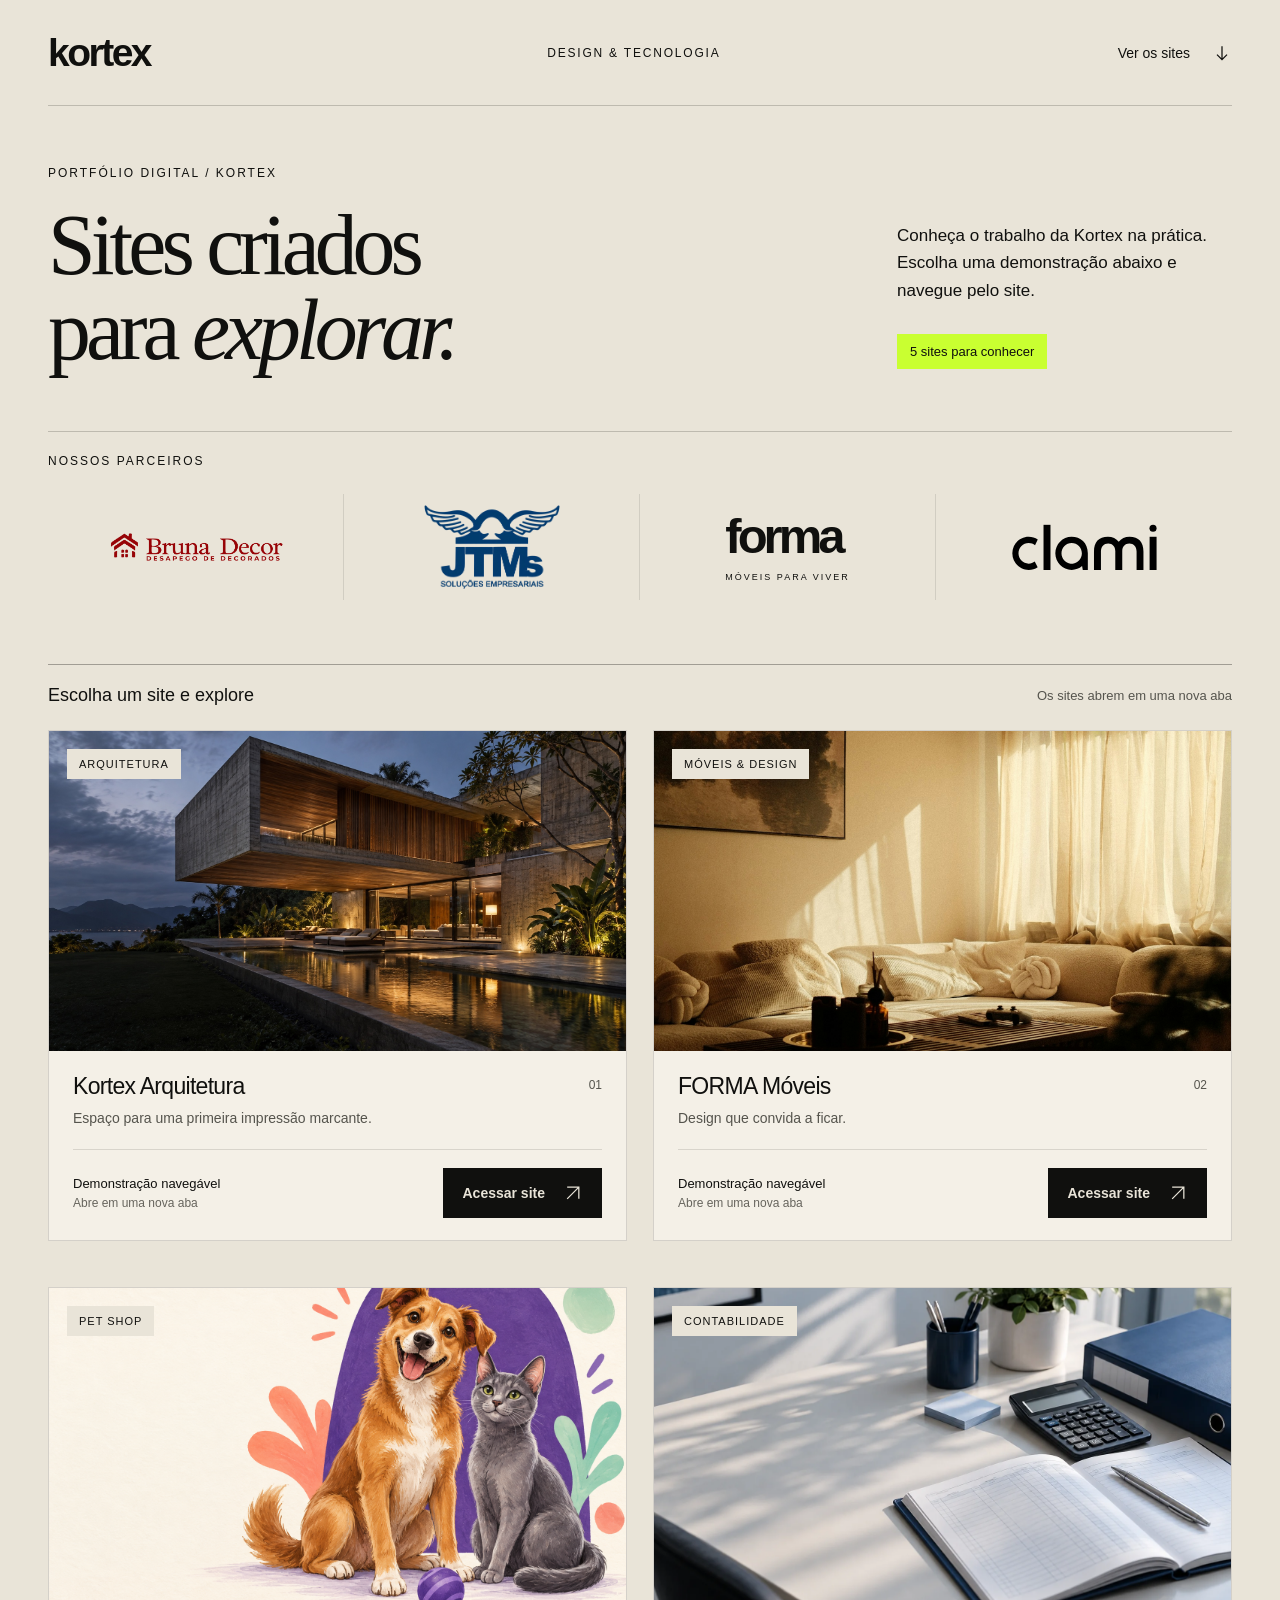
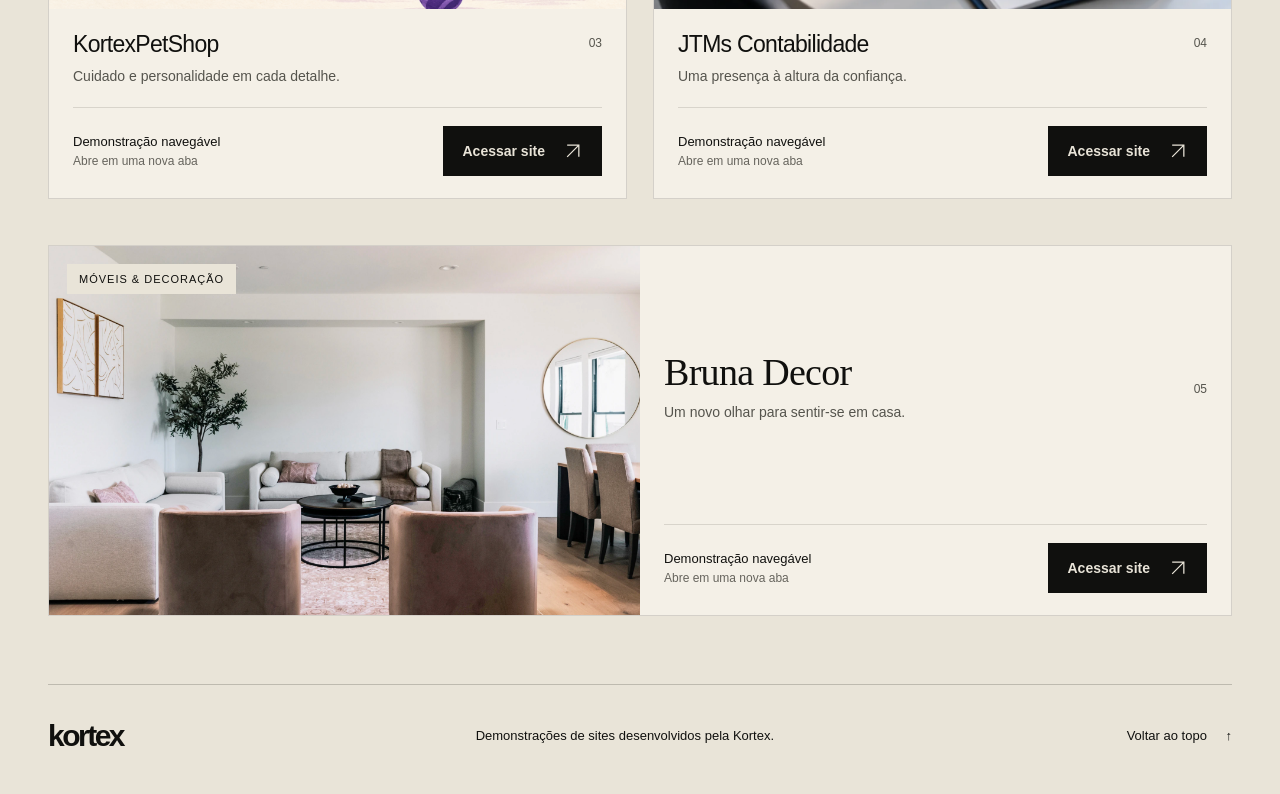
==== index.html @ e2f2a231 "Publica portfólio Kortex com demonstrações e parceiros" ====
<!doctype html>
<html lang="pt-BR">
<head>
<meta charset="utf-8"><meta name="viewport" content="width=device-width,initial-scale=1">
<title>Kortex — Sites em demonstração</title>
<meta name="description" content="Conheça cinco demonstrações de sites criados pela Kortex: arquitetura, móveis, pet shop, contabilidade e decoração.">
<link rel="icon" type="image/svg+xml" href="data:image/svg+xml,%3Csvg xmlns='http://www.w3.org/2000/svg' viewBox='0 0 40 40'%3E%3Crect width='40' height='40' rx='6' fill='%2310100E'/%3E%3Ctext x='8' y='30' font-family='Arial' font-weight='bold' font-size='29' fill='%23C9FF31'%3EK%3C/text%3E%3C/svg%3E">
<link rel="stylesheet" href="styles.css">
</head>
<body id="top">
<a class="skip" href="#projetos">Ir para os projetos</a>
<header class="wrap"><a class="wordmark" href="#top" aria-label="Kortex, início">kortex</a><span class="header-note">DESIGN & TECNOLOGIA</span><a class="nav" href="#projetos">Ver os sites <svg viewBox="0 0 24 24" aria-hidden="true"><path d="M12 4v16m-6-6 6 6 6-6"/></svg></a></header>
<main class="wrap">
<section class="intro" aria-labelledby="title"><div><p class="eyebrow">PORTFÓLIO DIGITAL / KORTEX</p><h1 id="title">Sites criados<br>para <em>explorar.</em></h1></div><div class="intro-aside"><p>Conheça o trabalho da Kortex na prática. Escolha uma demonstração abaixo e navegue pelo site.</p><span class="selection">5 sites para conhecer</span></div></section>
<section class="partners" aria-labelledby="partners-title"><div class="partners-heading"><h2 id="partners-title">Nossos parceiros</h2><span class="partners-hint">Deslize para conhecer as marcas</span></div><div class="partner-strip" tabindex="0" role="region" aria-label="Logos dos parceiros; deslize horizontalmente para ver todas"><div class="partner-logo"><img src="assets/logo-bruna.png" alt="Bruna Decor" width="180" height="90"></div><div class="partner-logo"><img class="partner-jtms" src="assets/logo-jtms.png" alt="JTMs Soluções Empresariais" width="150" height="94"></div><div class="partner-logo"><span class="forma-signature" aria-label="FORMA Móveis">forma<span>MÓVEIS PARA VIVER</span></span></div><div class="partner-logo"><img class="partner-clami" src="assets/logo-clami.svg" alt="Clami" width="150" height="54"></div></div></section>
<section id="projetos" aria-label="Sites em demonstração"><div class="section-heading"><h2>Escolha um site e explore</h2><span>Os sites abrem em uma nova aba</span></div><div class="grid">
<a class="project" href="https://techkortex.github.io/kortex-arquitetura/" target="_blank" rel="noopener noreferrer" aria-label="Abrir demonstração Kortex Arquitetura em nova aba"><div class="visual"><img src="assets/arquitetura.jpg" alt="Arquitetura residencial contemporânea em meio à natureza" width="1200" height="800" fetchpriority="high"><span class="pill">ARQUITETURA</span></div><div class="project-info"><div><h3>Kortex Arquitetura</h3><p>Espaço para uma primeira impressão marcante.</p></div><span class="number">01</span></div><div class="project-action"><span class="access-note">Demonstração navegável<small>Abre em uma nova aba</small></span><span class="access-button">Acessar site <svg viewBox="0 0 24 24" aria-hidden="true"><path d="M5 19 19 5M5 5h14v14"/></svg></span></div></a>
<a class="project" href="https://techkortex.github.io/forma-moveis/" target="_blank" rel="noopener noreferrer" aria-label="Abrir demonstração FORMA Móveis em nova aba"><div class="visual"><img src="assets/forma.jpg" alt="Ambiente com móveis de design e tons naturais" width="1200" height="800"><span class="pill">MÓVEIS & DESIGN</span></div><div class="project-info"><div><h3>FORMA Móveis</h3><p>Design que convida a ficar.</p></div><span class="number">02</span></div><div class="project-action"><span class="access-note">Demonstração navegável<small>Abre em uma nova aba</small></span><span class="access-button">Acessar site <svg viewBox="0 0 24 24" aria-hidden="true"><path d="M5 19 19 5M5 5h14v14"/></svg></span></div></a>
<a class="project" href="https://techkortex.github.io/KortexPetShop/" target="_blank" rel="noopener noreferrer" aria-label="Abrir demonstração KortexPetShop em nova aba"><div class="visual pet"><img src="assets/pet.png" alt="Imagem de apresentação da KortexPetShop" width="1200" height="800" loading="lazy"><span class="pill">PET SHOP</span></div><div class="project-info"><div><h3>KortexPetShop</h3><p>Cuidado e personalidade em cada detalhe.</p></div><span class="number">03</span></div><div class="project-action"><span class="access-note">Demonstração navegável<small>Abre em uma nova aba</small></span><span class="access-button">Acessar site <svg viewBox="0 0 24 24" aria-hidden="true"><path d="M5 19 19 5M5 5h14v14"/></svg></span></div></a>
<a class="project" href="https://techkortex.github.io/jtms/" target="_blank" rel="noopener noreferrer" aria-label="Abrir demonstração JTMs Contabilidade em nova aba"><div class="visual"><img src="assets/jtms.webp" alt="Escritório apresentado no site da JTMs Contabilidade" width="1200" height="800" loading="lazy"><span class="pill">CONTABILIDADE</span></div><div class="project-info"><div><h3>JTMs Contabilidade</h3><p>Uma presença à altura da confiança.</p></div><span class="number">04</span></div><div class="project-action"><span class="access-note">Demonstração navegável<small>Abre em uma nova aba</small></span><span class="access-button">Acessar site <svg viewBox="0 0 24 24" aria-hidden="true"><path d="M5 19 19 5M5 5h14v14"/></svg></span></div></a>
<a class="project" href="https://techkortex.github.io/brunadecor-demonstracao/" target="_blank" rel="noopener noreferrer" aria-label="Abrir demonstração Bruna Decor em nova aba"><div class="visual"><img src="assets/bruna.webp" alt="Sala de estar com mobiliário e decoração da Bruna Decor" width="1200" height="800" loading="lazy"><span class="pill">MÓVEIS & DECORAÇÃO</span></div><div class="project-info"><div><h3>Bruna Decor</h3><p>Um novo olhar para sentir-se em casa.</p></div><span class="number">05</span></div><div class="project-action"><span class="access-note">Demonstração navegável<small>Abre em uma nova aba</small></span><span class="access-button">Acessar site <svg viewBox="0 0 24 24" aria-hidden="true"><path d="M5 19 19 5M5 5h14v14"/></svg></span></div></a>
</div></section>
</main>
<footer class="wrap"><a class="wordmark" href="#top">kortex</a><p>Demonstrações de sites desenvolvidos pela Kortex.</p><a href="#top">Voltar ao topo <span aria-hidden="true">↑</span></a></footer>
</body></html>
---- styles.css ----
:root{--ink:#10100e;--paper:#e9e4d8;--sand:#cbbd9e;--signal:#c9ff31}*{box-sizing:border-box}html{scroll-behavior:smooth;scroll-padding-top:24px}body{margin:0;background:var(--paper);color:var(--ink);font-family:Arial,Helvetica,sans-serif;-webkit-font-smoothing:antialiased}a{color:inherit;text-decoration:none}a:focus-visible{outline:3px solid #527500;outline-offset:6px}.wrap{width:min(1280px,calc(100% - 96px));margin-inline:auto}header{height:106px;display:flex;align-items:center;justify-content:space-between;border-bottom:1px solid #10100e33}.wordmark{font-size:39px;font-weight:800;letter-spacing:-2.5px;line-height:1}.wordmark span{display:inline-block;vertical-align:top;font-size:13px;letter-spacing:0;margin:4px 0 0 5px}.header-note{font-size:12px;letter-spacing:1.8px}.nav{display:flex;gap:22px;align-items:center;font-size:14px}svg{width:20px;height:20px;fill:none;stroke:currentColor;stroke-width:1.5}.intro{display:flex;justify-content:space-between;align-items:end;padding:60px 0 57px;gap:32px}.eyebrow{font-size:12px;letter-spacing:2px;margin:0 0 24px}h1{font-family:Georgia,'Times New Roman',serif;font-weight:400;font-size:clamp(54px,6.7vw,94px);letter-spacing:-5px;line-height:.99;margin:0}h1 em{font-weight:400}.intro-aside{padding-bottom:5px;min-width:270px}.intro-aside p{font-size:17px;line-height:1.6;margin:0 0 30px}.selection{font-size:12px;background:var(--signal);padding:10px 13px;display:inline-block}.section-heading{border-top:1px solid #10100e55;display:flex;align-items:center;justify-content:space-between;padding:20px 0 24px}.section-heading h2{font-size:14px;font-weight:400;margin:0}.section-heading span{font-size:12px}.grid{display:grid;grid-template-columns:1fr 1fr;gap:46px 26px}.project{min-width:0;display:block}.visual{position:relative;overflow:hidden;aspect-ratio:1.48;background:var(--sand)}.visual img{display:block;width:100%;height:100%;object-fit:cover;transition:transform .65s cubic-bezier(.2,.7,.2,1)}.pill{position:absolute;top:18px;left:18px;background:var(--paper);padding:9px 12px;font-size:11px;letter-spacing:1px}.visit{position:absolute;right:16px;bottom:16px;background:var(--ink);color:var(--paper);display:flex;align-items:center;gap:28px;padding:13px 16px;font-size:13px;transition:background .2s,color .2s}.project:hover .visit,.project:focus-visible .visit{background:var(--signal);color:var(--ink)}.project:hover img{transform:scale(1.035)}.project-info{display:flex;justify-content:space-between;gap:16px;padding-top:18px}h3{font-size:23px;font-weight:500;letter-spacing:-.7px;margin:0 0 8px}.project-info p{font-size:14px;line-height:1.5;color:#55544d;margin:0}.number{font-size:12px;margin-top:5px;color:#55544d}.last{grid-column:1/-1;display:grid;grid-template-columns:1.4fr 1fr;background:var(--ink);color:var(--paper)}.last .visual{aspect-ratio:1.7}.last .project-info{padding:32px;align-items:end}.last h3{font-family:Georgia,serif;font-size:42px}.last .project-info p,.last .number{color:var(--paper)}.last .pill{color:var(--ink)}.last .number{align-self:start}footer{border-top:1px solid #10100e33;margin-top:68px!important;padding:30px 0 38px;display:flex;justify-content:space-between;align-items:center;gap:20px}footer .wordmark{font-size:30px}footer p,footer>a:last-child{font-size:13px}footer>a:last-child span{margin-left:15px}.skip{position:fixed;top:-100px;left:20px;background:var(--signal);padding:14px;z-index:10}.skip:focus{top:20px}@media(min-width:1500px){.intro{padding-block:75px}}@media(max-width:800px){.wrap{width:calc(100% - 40px)}header{height:84px}.header-note{display:none}.intro{padding:40px 0;gap:22px}h1{font-size:64px;letter-spacing:-3px}.intro-aside{min-width:0}.intro-aside p{font-size:14px}.grid{gap:32px 18px}.visual{aspect-ratio:1.2}.last h3{font-size:32px}.last .project-info{padding:22px}.pill{top:12px;left:12px;font-size:10px}.visit{right:12px;bottom:12px;gap:12px}footer p{max-width:180px;line-height:1.5}}@media(max-width:560px){.wordmark{font-size:34px}.nav{gap:12px;font-size:13px}.intro{display:block;padding:36px 0}.eyebrow{font-size:11px;margin-bottom:22px}h1{font-size:clamp(52px,12vw,68px);letter-spacing:-3px}.intro-aside{margin-top:24px;display:flex;gap:20px;align-items:end;justify-content:space-between}.intro-aside p{font-size:14px;line-height:1.5;margin:0}.intro-aside p br{display:none}.selection{max-width:125px;flex-shrink:0;line-height:1.4;padding:9px 10px}.grid{grid-template-columns:1fr;gap:32px}.visual{aspect-ratio:1.35}.project-info{padding-top:14px}h3{font-size:23px}.last{grid-column:auto;display:block}.last .visual{aspect-ratio:1.35}.last .project-info{padding:20px}.last h3{font-family:Arial,sans-serif;font-size:23px}footer{margin-top:42px!important;flex-wrap:wrap;padding-bottom:28px}footer p{order:3;max-width:none;width:100%;margin:0;font-size:12px}}@media(prefers-reduced-motion:reduce){html{scroll-behavior:auto}*{transition:none!important}}
@media(max-width:560px){.intro-aside{display:block}.intro-aside p{max-width:310px}.intro-aside p br::after{content:' '}.selection{max-width:none;margin-top:16px}}@media(max-width:360px){h1{font-size:46px;letter-spacing:-2.5px}.intro-aside p{font-size:15px}}

/* Vitrine com acesso explícito às demonstrações. */
.intro-aside{max-width:335px}.intro-aside p{font-size:17px}.section-heading h2{font-size:18px;font-weight:500}.section-heading>span{font-size:13px;color:#55544d}.project{background:#f4f0e7;border:1px solid #10100e24;transition:border-color .2s,box-shadow .2s}.project:hover{border-color:#10100e66;box-shadow:0 10px 26px #10100e0c}.visual{aspect-ratio:1.8}.project-info{padding:22px 24px 20px}.project-action{margin:0 24px;padding:18px 0 22px;border-top:1px solid #10100e20;display:flex;align-items:center;justify-content:space-between;gap:16px}.access-note{font-size:13px}.access-note small{display:block;font-size:12px;color:#66645d;margin-top:5px}.access-button{display:flex;gap:18px;align-items:center;justify-content:center;background:var(--ink);color:var(--paper);padding:15px 19px;font-size:14px;font-weight:600;white-space:nowrap;transition:background .2s,color .2s}.project:hover .access-button,.project:focus-visible .access-button{background:var(--signal);color:var(--ink)}.project:last-child{grid-column:1/-1;display:grid;grid-template-columns:1fr 1fr;grid-template-rows:1fr auto}.project:last-child .visual{grid-row:1/3;aspect-ratio:1.6;height:100%}.project:last-child .project-info{align-items:center}.project:last-child h3{font-family:Georgia,serif;font-size:38px}.project:last-child .project-action{align-self:end}.selection{font-size:13px}
@media(max-width:800px){.intro{align-items:center}h1{font-size:58px}.intro-aside{max-width:260px}.project-info{padding:18px}.project-action{margin-inline:18px;flex-wrap:wrap}.access-button{width:100%}.project:last-child h3{font-size:32px}.section-heading{gap:20px}}
@media(max-width:560px){.intro-aside{max-width:none}.intro-aside p{max-width:none;font-size:16px}.section-heading{display:block}.section-heading>span{display:block;margin-top:8px}.project:last-child{grid-column:auto;display:block}.project:last-child .visual{aspect-ratio:1.8;height:auto}.project:last-child h3{font-family:Arial,sans-serif;font-size:23px}.project-action{flex-wrap:nowrap;gap:10px}.access-button{width:auto;padding:15px;gap:12px}.access-note{font-size:12px}.access-note small{font-size:12px}.intro{padding-block:32px}h1{font-size:clamp(44px,11.5vw,62px)}}
@media(max-width:360px){.project-action{flex-wrap:wrap}.access-button{width:100%}.access-note small{display:inline;margin-left:6px}.project-info{gap:8px}h3{font-size:22px}}

.partners{border-top:1px solid #10100e33;margin:0 0 38px;padding-top:22px}.partners-heading{display:flex;align-items:center;justify-content:space-between;gap:16px}.partners-heading h2{font-size:12px;letter-spacing:2px;font-weight:400;text-transform:uppercase;margin:0}.partners-hint{display:none;font-size:12px;color:#55544d}.partner-strip{display:flex;align-items:center;padding:26px 0;overflow-x:auto;scroll-snap-type:x proximity;scrollbar-width:thin;scrollbar-color:#9c9585 transparent}.partner-logo{flex:1 0 23%;min-width:150px;height:106px;display:flex;align-items:center;justify-content:center;scroll-snap-align:start;border-right:1px solid #10100e1c;padding:8px 25px}.partner-logo:last-child{border:0}.partner-logo img{display:block;max-width:180px;width:100%;height:86px;object-fit:contain;mix-blend-mode:multiply}.partner-logo img.partner-jtms{max-width:142px;height:94px}.partner-logo img.partner-clami{max-width:145px;height:54px}.forma-signature{font-family:Arial,Helvetica,sans-serif;font-size:49px;font-weight:800;letter-spacing:-4px;line-height:1}.forma-signature>span{display:block;font-size:9px;letter-spacing:2px;font-weight:400;margin-top:12px;text-align:center}.partner-strip:focus-visible{outline:2px solid #527500;outline-offset:5px}@media(max-width:560px){.partners{margin-bottom:24px;padding-top:20px}.partners-heading{align-items:start;flex-direction:column;gap:8px}.partners-hint{display:block}.partner-strip{padding-block:20px}.partner-logo{flex:0 0 170px;padding-inline:20px}.partner-logo img{max-width:145px}.partner-logo img.partner-jtms{max-width:130px}.forma-signature{font-size:45px}}
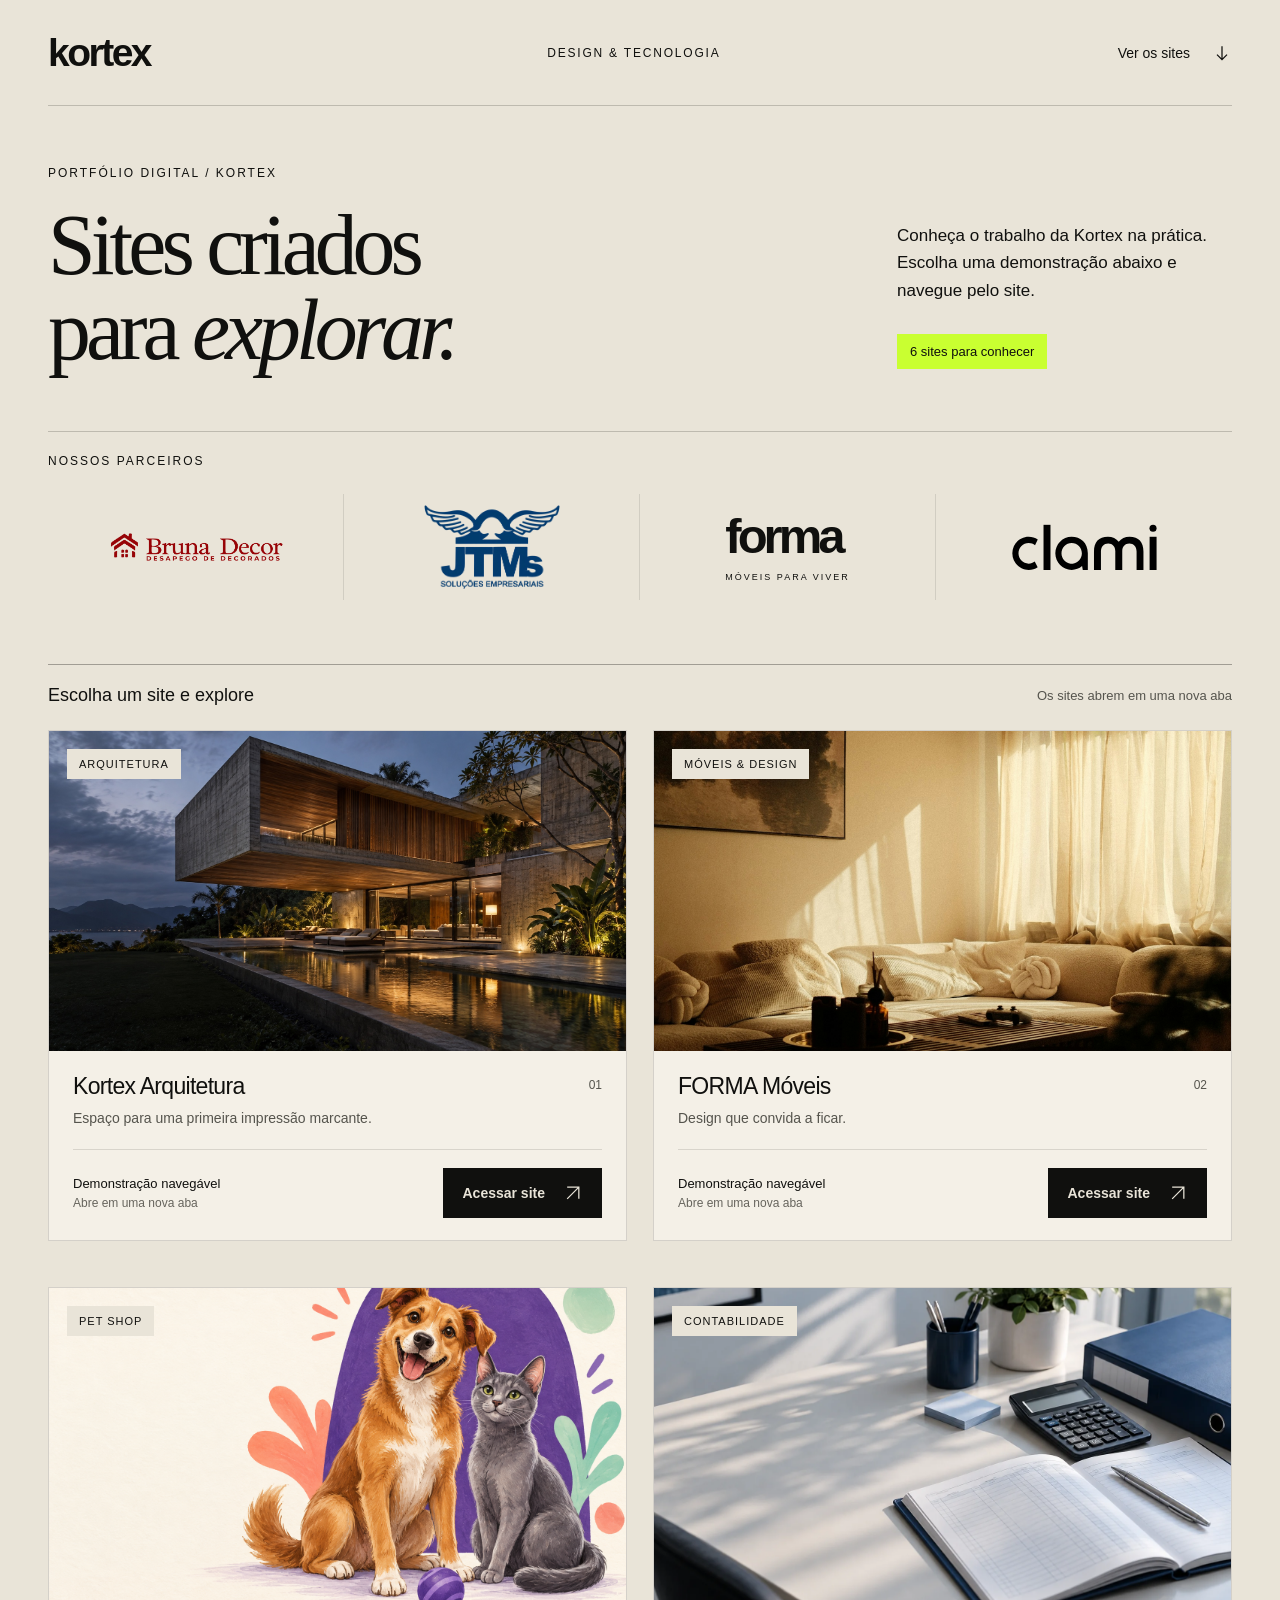
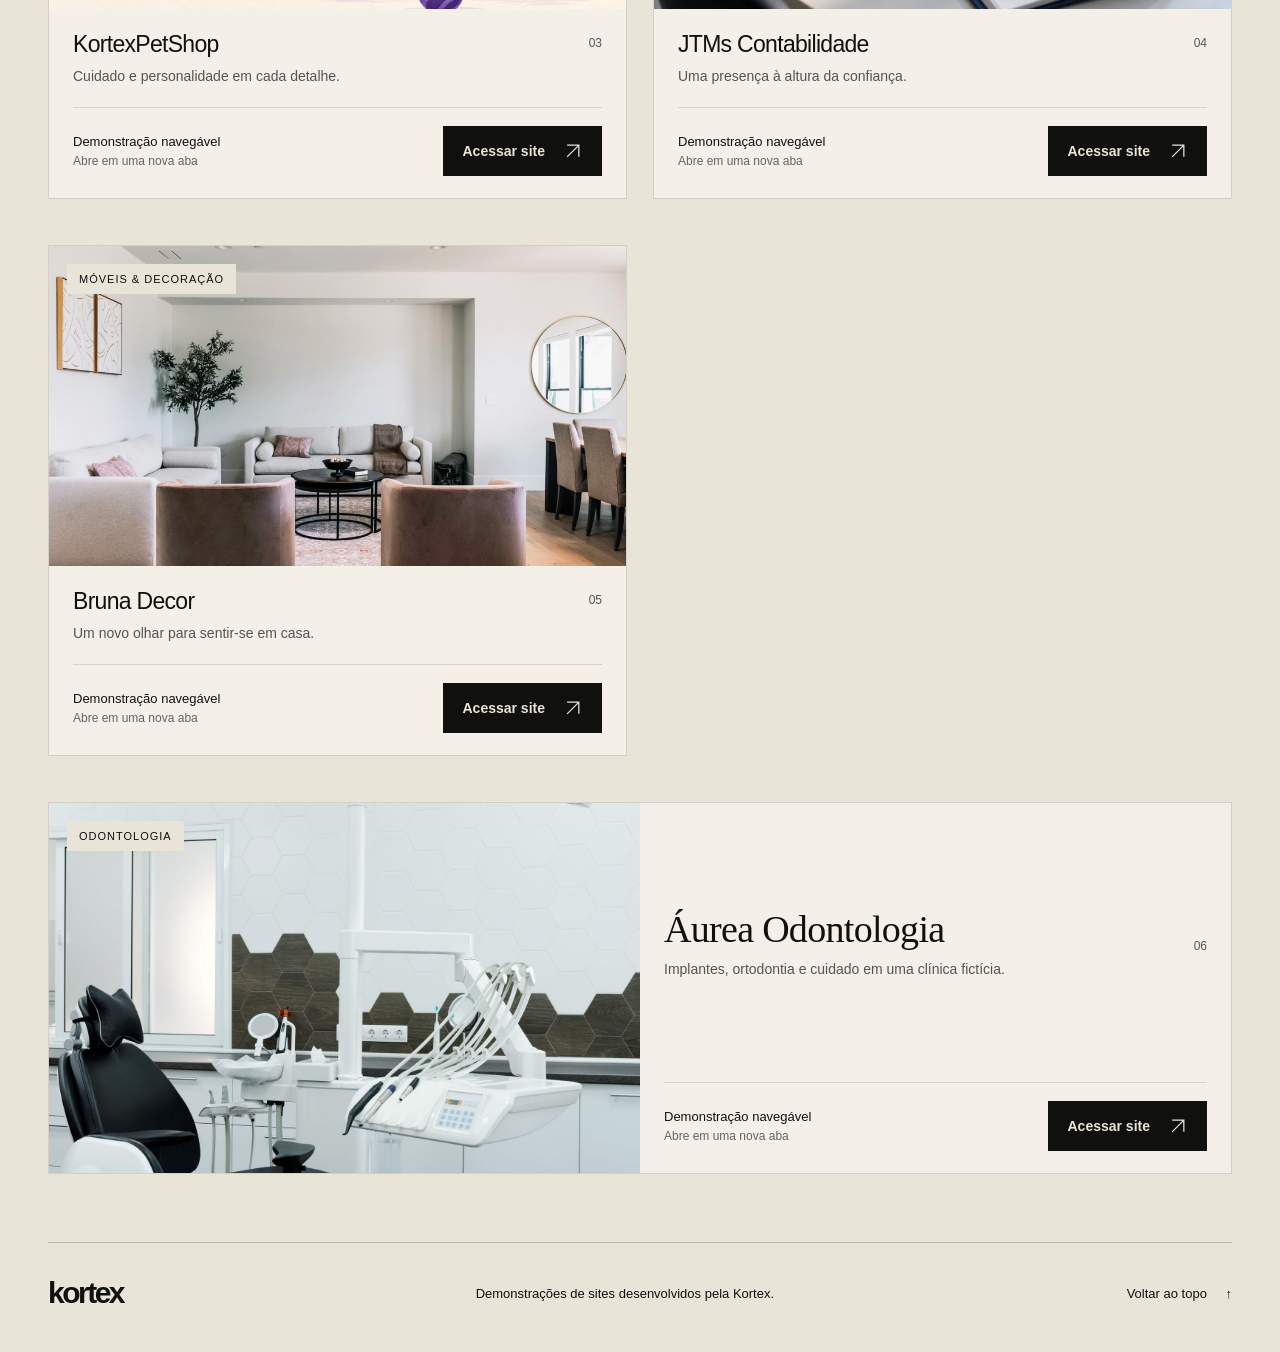
==== commit 4bc6fe1f: "Add Aurea Odontologia demo to portfolio" ====
--- a/index.html
+++ b/index.html
@@ -3,7 +3,7 @@
 <head>
 <meta charset="utf-8"><meta name="viewport" content="width=device-width,initial-scale=1">
 <title>Kortex — Sites em demonstração</title>
-<meta name="description" content="Conheça cinco demonstrações de sites criados pela Kortex: arquitetura, móveis, pet shop, contabilidade e decoração.">
+<meta name="description" content="Conheça seis demonstrações de sites criados pela Kortex: arquitetura, móveis, pet shop, contabilidade, decoração e odontologia.">
 <link rel="icon" type="image/svg+xml" href="data:image/svg+xml,%3Csvg xmlns='http://www.w3.org/2000/svg' viewBox='0 0 40 40'%3E%3Crect width='40' height='40' rx='6' fill='%2310100E'/%3E%3Ctext x='8' y='30' font-family='Arial' font-weight='bold' font-size='29' fill='%23C9FF31'%3EK%3C/text%3E%3C/svg%3E">
 <link rel="stylesheet" href="styles.css">
 </head>
@@ -11,7 +11,7 @@
 <a class="skip" href="#projetos">Ir para os projetos</a>
 <header class="wrap"><a class="wordmark" href="#top" aria-label="Kortex, início">kortex</a><span class="header-note">DESIGN & TECNOLOGIA</span><a class="nav" href="#projetos">Ver os sites <svg viewBox="0 0 24 24" aria-hidden="true"><path d="M12 4v16m-6-6 6 6 6-6"/></svg></a></header>
 <main class="wrap">
-<section class="intro" aria-labelledby="title"><div><p class="eyebrow">PORTFÓLIO DIGITAL / KORTEX</p><h1 id="title">Sites criados<br>para <em>explorar.</em></h1></div><div class="intro-aside"><p>Conheça o trabalho da Kortex na prática. Escolha uma demonstração abaixo e navegue pelo site.</p><span class="selection">5 sites para conhecer</span></div></section>
+<section class="intro" aria-labelledby="title"><div><p class="eyebrow">PORTFÓLIO DIGITAL / KORTEX</p><h1 id="title">Sites criados<br>para <em>explorar.</em></h1></div><div class="intro-aside"><p>Conheça o trabalho da Kortex na prática. Escolha uma demonstração abaixo e navegue pelo site.</p><span class="selection">6 sites para conhecer</span></div></section>
 <section class="partners" aria-labelledby="partners-title"><div class="partners-heading"><h2 id="partners-title">Nossos parceiros</h2><span class="partners-hint">Deslize para conhecer as marcas</span></div><div class="partner-strip" tabindex="0" role="region" aria-label="Logos dos parceiros; deslize horizontalmente para ver todas"><div class="partner-logo"><img src="assets/logo-bruna.png" alt="Bruna Decor" width="180" height="90"></div><div class="partner-logo"><img class="partner-jtms" src="assets/logo-jtms.png" alt="JTMs Soluções Empresariais" width="150" height="94"></div><div class="partner-logo"><span class="forma-signature" aria-label="FORMA Móveis">forma<span>MÓVEIS PARA VIVER</span></span></div><div class="partner-logo"><img class="partner-clami" src="assets/logo-clami.svg" alt="Clami" width="150" height="54"></div></div></section>
 <section id="projetos" aria-label="Sites em demonstração"><div class="section-heading"><h2>Escolha um site e explore</h2><span>Os sites abrem em uma nova aba</span></div><div class="grid">
 <a class="project" href="https://techkortex.github.io/kortex-arquitetura/" target="_blank" rel="noopener noreferrer" aria-label="Abrir demonstração Kortex Arquitetura em nova aba"><div class="visual"><img src="assets/arquitetura.jpg" alt="Arquitetura residencial contemporânea em meio à natureza" width="1200" height="800" fetchpriority="high"><span class="pill">ARQUITETURA</span></div><div class="project-info"><div><h3>Kortex Arquitetura</h3><p>Espaço para uma primeira impressão marcante.</p></div><span class="number">01</span></div><div class="project-action"><span class="access-note">Demonstração navegável<small>Abre em uma nova aba</small></span><span class="access-button">Acessar site <svg viewBox="0 0 24 24" aria-hidden="true"><path d="M5 19 19 5M5 5h14v14"/></svg></span></div></a>
@@ -19,6 +19,7 @@
 <a class="project" href="https://techkortex.github.io/KortexPetShop/" target="_blank" rel="noopener noreferrer" aria-label="Abrir demonstração KortexPetShop em nova aba"><div class="visual pet"><img src="assets/pet.png" alt="Imagem de apresentação da KortexPetShop" width="1200" height="800" loading="lazy"><span class="pill">PET SHOP</span></div><div class="project-info"><div><h3>KortexPetShop</h3><p>Cuidado e personalidade em cada detalhe.</p></div><span class="number">03</span></div><div class="project-action"><span class="access-note">Demonstração navegável<small>Abre em uma nova aba</small></span><span class="access-button">Acessar site <svg viewBox="0 0 24 24" aria-hidden="true"><path d="M5 19 19 5M5 5h14v14"/></svg></span></div></a>
 <a class="project" href="https://techkortex.github.io/jtms/" target="_blank" rel="noopener noreferrer" aria-label="Abrir demonstração JTMs Contabilidade em nova aba"><div class="visual"><img src="assets/jtms.webp" alt="Escritório apresentado no site da JTMs Contabilidade" width="1200" height="800" loading="lazy"><span class="pill">CONTABILIDADE</span></div><div class="project-info"><div><h3>JTMs Contabilidade</h3><p>Uma presença à altura da confiança.</p></div><span class="number">04</span></div><div class="project-action"><span class="access-note">Demonstração navegável<small>Abre em uma nova aba</small></span><span class="access-button">Acessar site <svg viewBox="0 0 24 24" aria-hidden="true"><path d="M5 19 19 5M5 5h14v14"/></svg></span></div></a>
 <a class="project" href="https://techkortex.github.io/brunadecor-demonstracao/" target="_blank" rel="noopener noreferrer" aria-label="Abrir demonstração Bruna Decor em nova aba"><div class="visual"><img src="assets/bruna.webp" alt="Sala de estar com mobiliário e decoração da Bruna Decor" width="1200" height="800" loading="lazy"><span class="pill">MÓVEIS & DECORAÇÃO</span></div><div class="project-info"><div><h3>Bruna Decor</h3><p>Um novo olhar para sentir-se em casa.</p></div><span class="number">05</span></div><div class="project-action"><span class="access-note">Demonstração navegável<small>Abre em uma nova aba</small></span><span class="access-button">Acessar site <svg viewBox="0 0 24 24" aria-hidden="true"><path d="M5 19 19 5M5 5h14v14"/></svg></span></div></a>
+<a class="project" href="aurea-odontologia/" target="_blank" rel="noopener noreferrer" aria-label="Abrir demonstração Áurea Odontologia em nova aba"><div class="visual"><img src="aurea-odontologia/assets/clinica.jpg" alt="Ambiente ilustrativo da demonstração Áurea Odontologia" width="1200" height="800" loading="lazy"><span class="pill">ODONTOLOGIA</span></div><div class="project-info"><div><h3>Áurea Odontologia</h3><p>Implantes, ortodontia e cuidado em uma clínica fictícia.</p></div><span class="number">06</span></div><div class="project-action"><span class="access-note">Demonstração navegável<small>Abre em uma nova aba</small></span><span class="access-button">Acessar site <svg viewBox="0 0 24 24" aria-hidden="true"><path d="M5 19 19 5M5 5h14v14"/></svg></span></div></a>
 </div></section>
 </main>
 <footer class="wrap"><a class="wordmark" href="#top">kortex</a><p>Demonstrações de sites desenvolvidos pela Kortex.</p><a href="#top">Voltar ao topo <span aria-hidden="true">↑</span></a></footer>
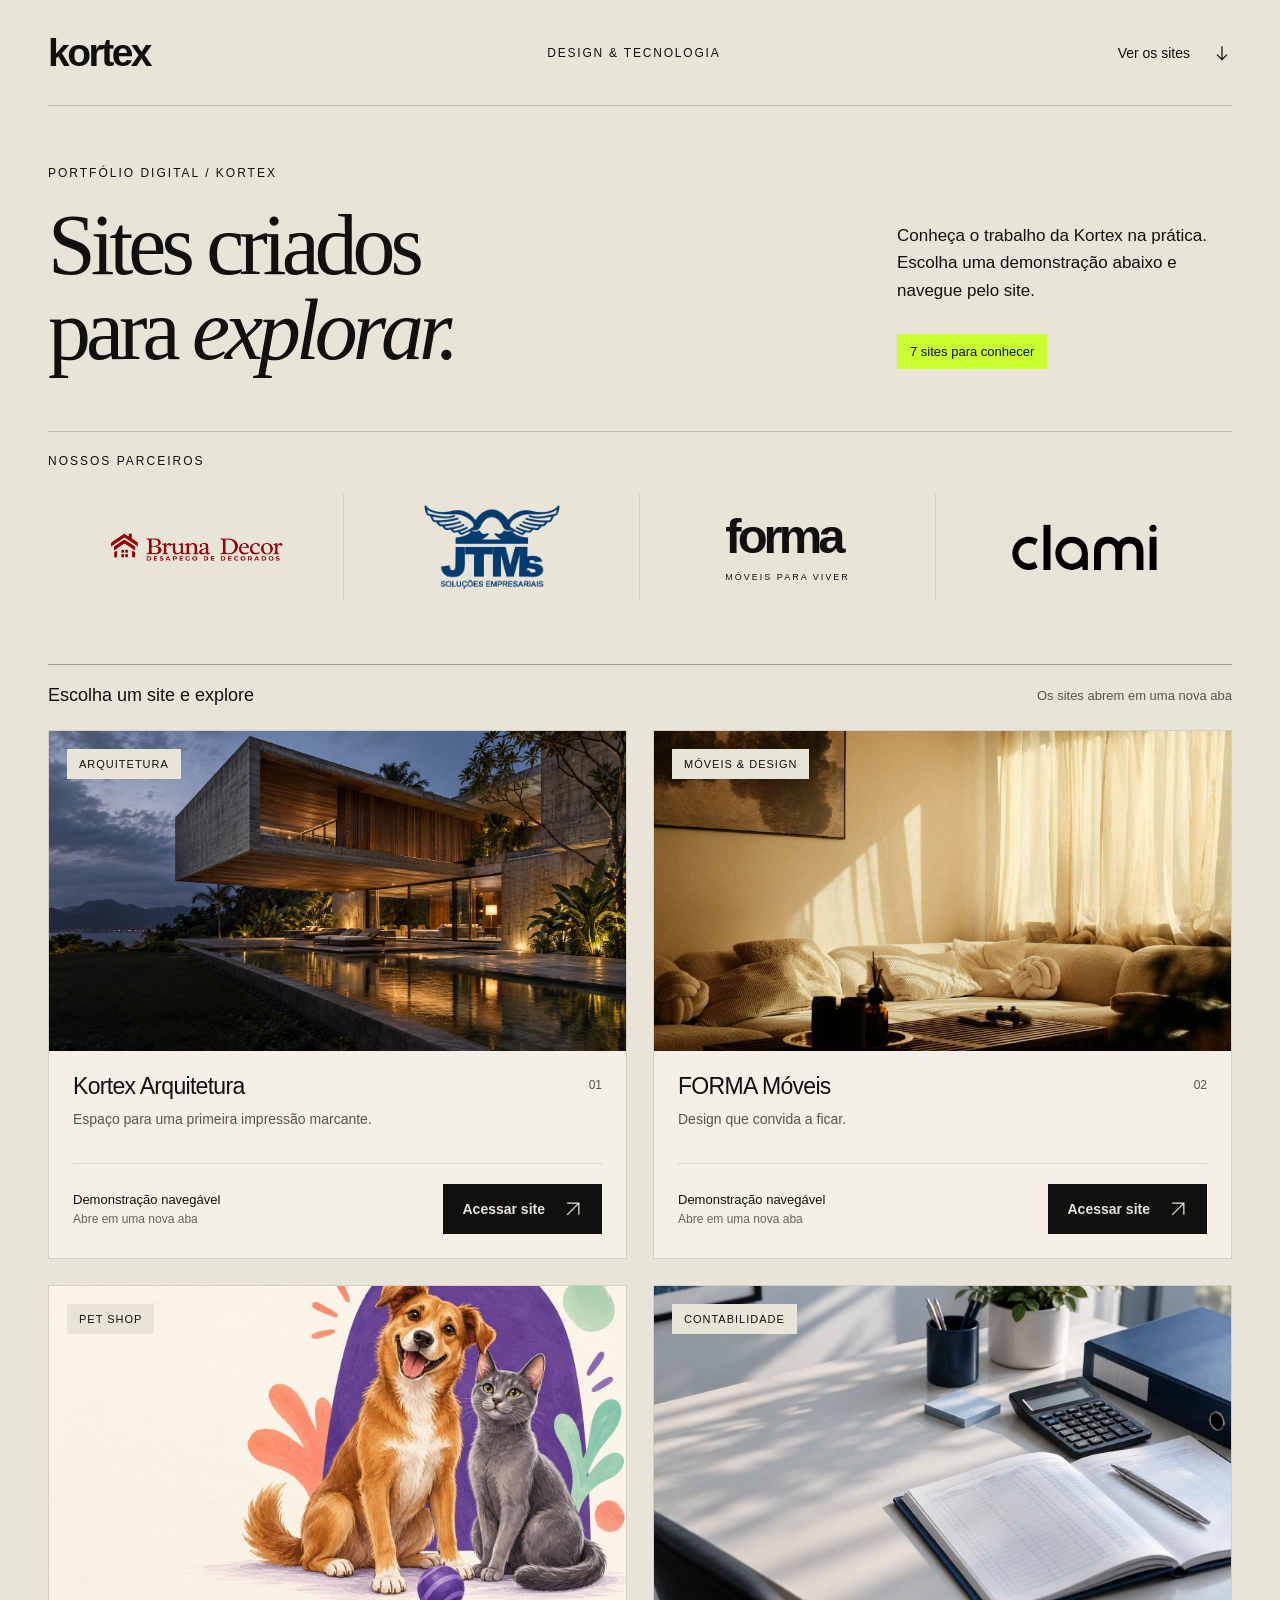
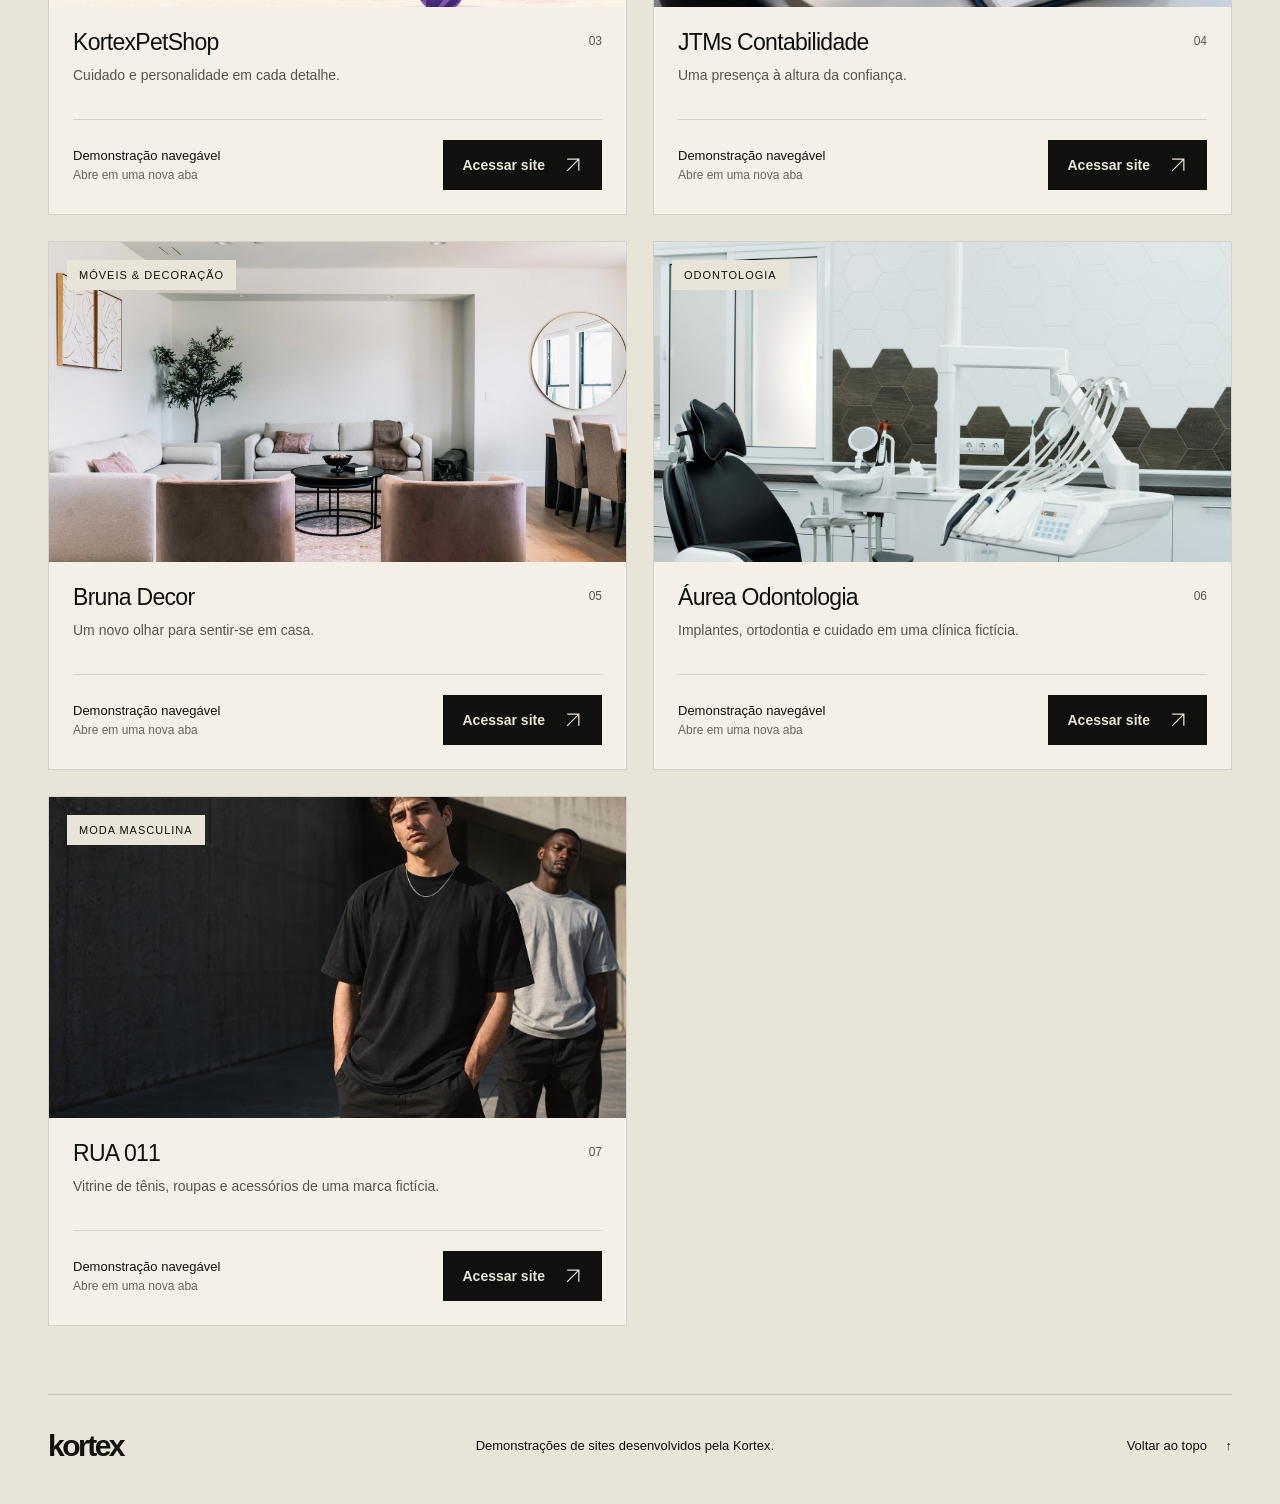
==== commit 41a5ec54: "Add RUA 011 fashion storefront to portfolio" ====
--- a/index.html
+++ b/index.html
@@ -3,7 +3,7 @@
 <head>
 <meta charset="utf-8"><meta name="viewport" content="width=device-width,initial-scale=1">
 <title>Kortex — Sites em demonstração</title>
-<meta name="description" content="Conheça seis demonstrações de sites criados pela Kortex: arquitetura, móveis, pet shop, contabilidade, decoração e odontologia.">
+<meta name="description" content="Conheça sete demonstrações de sites criados pela Kortex: arquitetura, móveis, pet shop, contabilidade, decoração, odontologia e moda masculina.">
 <link rel="icon" type="image/svg+xml" href="data:image/svg+xml,%3Csvg xmlns='http://www.w3.org/2000/svg' viewBox='0 0 40 40'%3E%3Crect width='40' height='40' rx='6' fill='%2310100E'/%3E%3Ctext x='8' y='30' font-family='Arial' font-weight='bold' font-size='29' fill='%23C9FF31'%3EK%3C/text%3E%3C/svg%3E">
 <link rel="stylesheet" href="styles.css">
 </head>
@@ -11,7 +11,7 @@
 <a class="skip" href="#projetos">Ir para os projetos</a>
 <header class="wrap"><a class="wordmark" href="#top" aria-label="Kortex, início">kortex</a><span class="header-note">DESIGN & TECNOLOGIA</span><a class="nav" href="#projetos">Ver os sites <svg viewBox="0 0 24 24" aria-hidden="true"><path d="M12 4v16m-6-6 6 6 6-6"/></svg></a></header>
 <main class="wrap">
-<section class="intro" aria-labelledby="title"><div><p class="eyebrow">PORTFÓLIO DIGITAL / KORTEX</p><h1 id="title">Sites criados<br>para <em>explorar.</em></h1></div><div class="intro-aside"><p>Conheça o trabalho da Kortex na prática. Escolha uma demonstração abaixo e navegue pelo site.</p><span class="selection">6 sites para conhecer</span></div></section>
+<section class="intro" aria-labelledby="title"><div><p class="eyebrow">PORTFÓLIO DIGITAL / KORTEX</p><h1 id="title">Sites criados<br>para <em>explorar.</em></h1></div><div class="intro-aside"><p>Conheça o trabalho da Kortex na prática. Escolha uma demonstração abaixo e navegue pelo site.</p><span class="selection">7 sites para conhecer</span></div></section>
 <section class="partners" aria-labelledby="partners-title"><div class="partners-heading"><h2 id="partners-title">Nossos parceiros</h2><span class="partners-hint">Deslize para conhecer as marcas</span></div><div class="partner-strip" tabindex="0" role="region" aria-label="Logos dos parceiros; deslize horizontalmente para ver todas"><div class="partner-logo"><img src="assets/logo-bruna.png" alt="Bruna Decor" width="180" height="90"></div><div class="partner-logo"><img class="partner-jtms" src="assets/logo-jtms.png" alt="JTMs Soluções Empresariais" width="150" height="94"></div><div class="partner-logo"><span class="forma-signature" aria-label="FORMA Móveis">forma<span>MÓVEIS PARA VIVER</span></span></div><div class="partner-logo"><img class="partner-clami" src="assets/logo-clami.svg" alt="Clami" width="150" height="54"></div></div></section>
 <section id="projetos" aria-label="Sites em demonstração"><div class="section-heading"><h2>Escolha um site e explore</h2><span>Os sites abrem em uma nova aba</span></div><div class="grid">
 <a class="project" href="https://techkortex.github.io/kortex-arquitetura/" target="_blank" rel="noopener noreferrer" aria-label="Abrir demonstração Kortex Arquitetura em nova aba"><div class="visual"><img src="assets/arquitetura.jpg" alt="Arquitetura residencial contemporânea em meio à natureza" width="1200" height="800" fetchpriority="high"><span class="pill">ARQUITETURA</span></div><div class="project-info"><div><h3>Kortex Arquitetura</h3><p>Espaço para uma primeira impressão marcante.</p></div><span class="number">01</span></div><div class="project-action"><span class="access-note">Demonstração navegável<small>Abre em uma nova aba</small></span><span class="access-button">Acessar site <svg viewBox="0 0 24 24" aria-hidden="true"><path d="M5 19 19 5M5 5h14v14"/></svg></span></div></a>
@@ -20,6 +20,7 @@
 <a class="project" href="https://techkortex.github.io/jtms/" target="_blank" rel="noopener noreferrer" aria-label="Abrir demonstração JTMs Contabilidade em nova aba"><div class="visual"><img src="assets/jtms.webp" alt="Escritório apresentado no site da JTMs Contabilidade" width="1200" height="800" loading="lazy"><span class="pill">CONTABILIDADE</span></div><div class="project-info"><div><h3>JTMs Contabilidade</h3><p>Uma presença à altura da confiança.</p></div><span class="number">04</span></div><div class="project-action"><span class="access-note">Demonstração navegável<small>Abre em uma nova aba</small></span><span class="access-button">Acessar site <svg viewBox="0 0 24 24" aria-hidden="true"><path d="M5 19 19 5M5 5h14v14"/></svg></span></div></a>
 <a class="project" href="https://techkortex.github.io/brunadecor-demonstracao/" target="_blank" rel="noopener noreferrer" aria-label="Abrir demonstração Bruna Decor em nova aba"><div class="visual"><img src="assets/bruna.webp" alt="Sala de estar com mobiliário e decoração da Bruna Decor" width="1200" height="800" loading="lazy"><span class="pill">MÓVEIS & DECORAÇÃO</span></div><div class="project-info"><div><h3>Bruna Decor</h3><p>Um novo olhar para sentir-se em casa.</p></div><span class="number">05</span></div><div class="project-action"><span class="access-note">Demonstração navegável<small>Abre em uma nova aba</small></span><span class="access-button">Acessar site <svg viewBox="0 0 24 24" aria-hidden="true"><path d="M5 19 19 5M5 5h14v14"/></svg></span></div></a>
 <a class="project" href="aurea-odontologia/" target="_blank" rel="noopener noreferrer" aria-label="Abrir demonstração Áurea Odontologia em nova aba"><div class="visual"><img src="aurea-odontologia/assets/clinica.jpg" alt="Ambiente ilustrativo da demonstração Áurea Odontologia" width="1200" height="800" loading="lazy"><span class="pill">ODONTOLOGIA</span></div><div class="project-info"><div><h3>Áurea Odontologia</h3><p>Implantes, ortodontia e cuidado em uma clínica fictícia.</p></div><span class="number">06</span></div><div class="project-action"><span class="access-note">Demonstração navegável<small>Abre em uma nova aba</small></span><span class="access-button">Acessar site <svg viewBox="0 0 24 24" aria-hidden="true"><path d="M5 19 19 5M5 5h14v14"/></svg></span></div></a>
+<a class="project" href="rua-011/" target="_blank" rel="noopener noreferrer" aria-label="Abrir demonstração RUA 011 em nova aba"><div class="visual"><img src="rua-011/assets/editorial.jpg" alt="Campanha ilustrativa de moda masculina da RUA 011" width="1536" height="1024" loading="lazy"><span class="pill">MODA MASCULINA</span></div><div class="project-info"><div><h3>RUA 011</h3><p>Vitrine de tênis, roupas e acessórios de uma marca fictícia.</p></div><span class="number">07</span></div><div class="project-action"><span class="access-note">Demonstração navegável<small>Abre em uma nova aba</small></span><span class="access-button">Acessar site <svg viewBox="0 0 24 24" aria-hidden="true"><path d="M5 19 19 5M5 5h14v14"/></svg></span></div></a>
 </div></section>
 </main>
 <footer class="wrap"><a class="wordmark" href="#top">kortex</a><p>Demonstrações de sites desenvolvidos pela Kortex.</p><a href="#top">Voltar ao topo <span aria-hidden="true">↑</span></a></footer>
--- a/styles.css
+++ b/styles.css
@@ -2,9 +2,19 @@
 @media(max-width:560px){.intro-aside{display:block}.intro-aside p{max-width:310px}.intro-aside p br::after{content:' '}.selection{max-width:none;margin-top:16px}}@media(max-width:360px){h1{font-size:46px;letter-spacing:-2.5px}.intro-aside p{font-size:15px}}
 
 /* Vitrine com acesso explícito às demonstrações. */
-.intro-aside{max-width:335px}.intro-aside p{font-size:17px}.section-heading h2{font-size:18px;font-weight:500}.section-heading>span{font-size:13px;color:#55544d}.project{background:#f4f0e7;border:1px solid #10100e24;transition:border-color .2s,box-shadow .2s}.project:hover{border-color:#10100e66;box-shadow:0 10px 26px #10100e0c}.visual{aspect-ratio:1.8}.project-info{padding:22px 24px 20px}.project-action{margin:0 24px;padding:18px 0 22px;border-top:1px solid #10100e20;display:flex;align-items:center;justify-content:space-between;gap:16px}.access-note{font-size:13px}.access-note small{display:block;font-size:12px;color:#66645d;margin-top:5px}.access-button{display:flex;gap:18px;align-items:center;justify-content:center;background:var(--ink);color:var(--paper);padding:15px 19px;font-size:14px;font-weight:600;white-space:nowrap;transition:background .2s,color .2s}.project:hover .access-button,.project:focus-visible .access-button{background:var(--signal);color:var(--ink)}.project:last-child{grid-column:1/-1;display:grid;grid-template-columns:1fr 1fr;grid-template-rows:1fr auto}.project:last-child .visual{grid-row:1/3;aspect-ratio:1.6;height:100%}.project:last-child .project-info{align-items:center}.project:last-child h3{font-family:Georgia,serif;font-size:38px}.project:last-child .project-action{align-self:end}.selection{font-size:13px}
-@media(max-width:800px){.intro{align-items:center}h1{font-size:58px}.intro-aside{max-width:260px}.project-info{padding:18px}.project-action{margin-inline:18px;flex-wrap:wrap}.access-button{width:100%}.project:last-child h3{font-size:32px}.section-heading{gap:20px}}
-@media(max-width:560px){.intro-aside{max-width:none}.intro-aside p{max-width:none;font-size:16px}.section-heading{display:block}.section-heading>span{display:block;margin-top:8px}.project:last-child{grid-column:auto;display:block}.project:last-child .visual{aspect-ratio:1.8;height:auto}.project:last-child h3{font-family:Arial,sans-serif;font-size:23px}.project-action{flex-wrap:nowrap;gap:10px}.access-button{width:auto;padding:15px;gap:12px}.access-note{font-size:12px}.access-note small{font-size:12px}.intro{padding-block:32px}h1{font-size:clamp(44px,11.5vw,62px)}}
+.intro-aside{max-width:335px}.intro-aside p{font-size:17px}.section-heading h2{font-size:18px;font-weight:500}.section-heading>span{font-size:13px;color:#55544d}.project{background:#f4f0e7;border:1px solid #10100e24;transition:border-color .2s,box-shadow .2s}.project:hover{border-color:#10100e66;box-shadow:0 10px 26px #10100e0c}.visual{aspect-ratio:1.8}.project-info{padding:22px 24px 20px}.project-action{margin:0 24px;padding:18px 0 22px;border-top:1px solid #10100e20;display:flex;align-items:center;justify-content:space-between;gap:16px}.access-note{font-size:13px}.access-note small{display:block;font-size:12px;color:#66645d;margin-top:5px}.access-button{display:flex;gap:18px;align-items:center;justify-content:center;background:var(--ink);color:var(--paper);padding:15px 19px;font-size:14px;font-weight:600;white-space:nowrap;transition:background .2s,color .2s}.project:hover .access-button,.project:focus-visible .access-button{background:var(--signal);color:var(--ink)}.selection{font-size:13px}
+@media(max-width:800px){.intro{align-items:center}h1{font-size:58px}.intro-aside{max-width:260px}.project-info{padding:18px}.project-action{margin-inline:18px;flex-wrap:wrap}.access-button{width:100%}.section-heading{gap:20px}}
+@media(max-width:560px){.intro-aside{max-width:none}.intro-aside p{max-width:none;font-size:16px}.section-heading{display:block}.section-heading>span{display:block;margin-top:8px}.project-action{flex-wrap:nowrap;gap:10px}.access-button{width:auto;padding:15px;gap:12px}.access-note{font-size:12px}.access-note small{font-size:12px}.intro{padding-block:32px}h1{font-size:clamp(44px,11.5vw,62px)}}
 @media(max-width:360px){.project-action{flex-wrap:wrap}.access-button{width:100%}.access-note small{display:inline;margin-left:6px}.project-info{gap:8px}h3{font-size:22px}}
 
 .partners{border-top:1px solid #10100e33;margin:0 0 38px;padding-top:22px}.partners-heading{display:flex;align-items:center;justify-content:space-between;gap:16px}.partners-heading h2{font-size:12px;letter-spacing:2px;font-weight:400;text-transform:uppercase;margin:0}.partners-hint{display:none;font-size:12px;color:#55544d}.partner-strip{display:flex;align-items:center;padding:26px 0;overflow-x:auto;scroll-snap-type:x proximity;scrollbar-width:thin;scrollbar-color:#9c9585 transparent}.partner-logo{flex:1 0 23%;min-width:150px;height:106px;display:flex;align-items:center;justify-content:center;scroll-snap-align:start;border-right:1px solid #10100e1c;padding:8px 25px}.partner-logo:last-child{border:0}.partner-logo img{display:block;max-width:180px;width:100%;height:86px;object-fit:contain;mix-blend-mode:multiply}.partner-logo img.partner-jtms{max-width:142px;height:94px}.partner-logo img.partner-clami{max-width:145px;height:54px}.forma-signature{font-family:Arial,Helvetica,sans-serif;font-size:49px;font-weight:800;letter-spacing:-4px;line-height:1}.forma-signature>span{display:block;font-size:9px;letter-spacing:2px;font-weight:400;margin-top:12px;text-align:center}.partner-strip:focus-visible{outline:2px solid #527500;outline-offset:5px}@media(max-width:560px){.partners{margin-bottom:24px;padding-top:20px}.partners-heading{align-items:start;flex-direction:column;gap:8px}.partners-hint{display:block}.partner-strip{padding-block:20px}.partner-logo{flex:0 0 170px;padding-inline:20px}.partner-logo img{max-width:145px}.partner-logo img.partner-jtms{max-width:130px}.forma-signature{font-size:45px}}
+
+/* Cards uniformes, sem destaque automático baseado na posição. */
+.grid{grid-template-columns:repeat(2,minmax(0,1fr));align-items:stretch;gap:26px}
+.project{display:flex;flex-direction:column;min-width:0;height:100%}
+.project .visual{flex:none;aspect-ratio:1.8;height:auto;width:100%}
+.project .project-info{flex:1;align-items:flex-start;min-height:112px}
+.project h3{font-family:Arial,Helvetica,sans-serif;font-size:23px;line-height:1.2}
+.project .project-action{flex:none;margin-top:auto;min-height:95px}
+@media(max-width:800px) and (min-width:561px){.project .project-info{min-height:135px}.project .project-action{flex-direction:column;align-items:stretch;gap:14px;min-height:155px}}
+@media(max-width:560px){.grid{grid-template-columns:minmax(0,1fr);gap:22px}.project .project-info{min-height:0}.project .project-action{min-height:95px}}
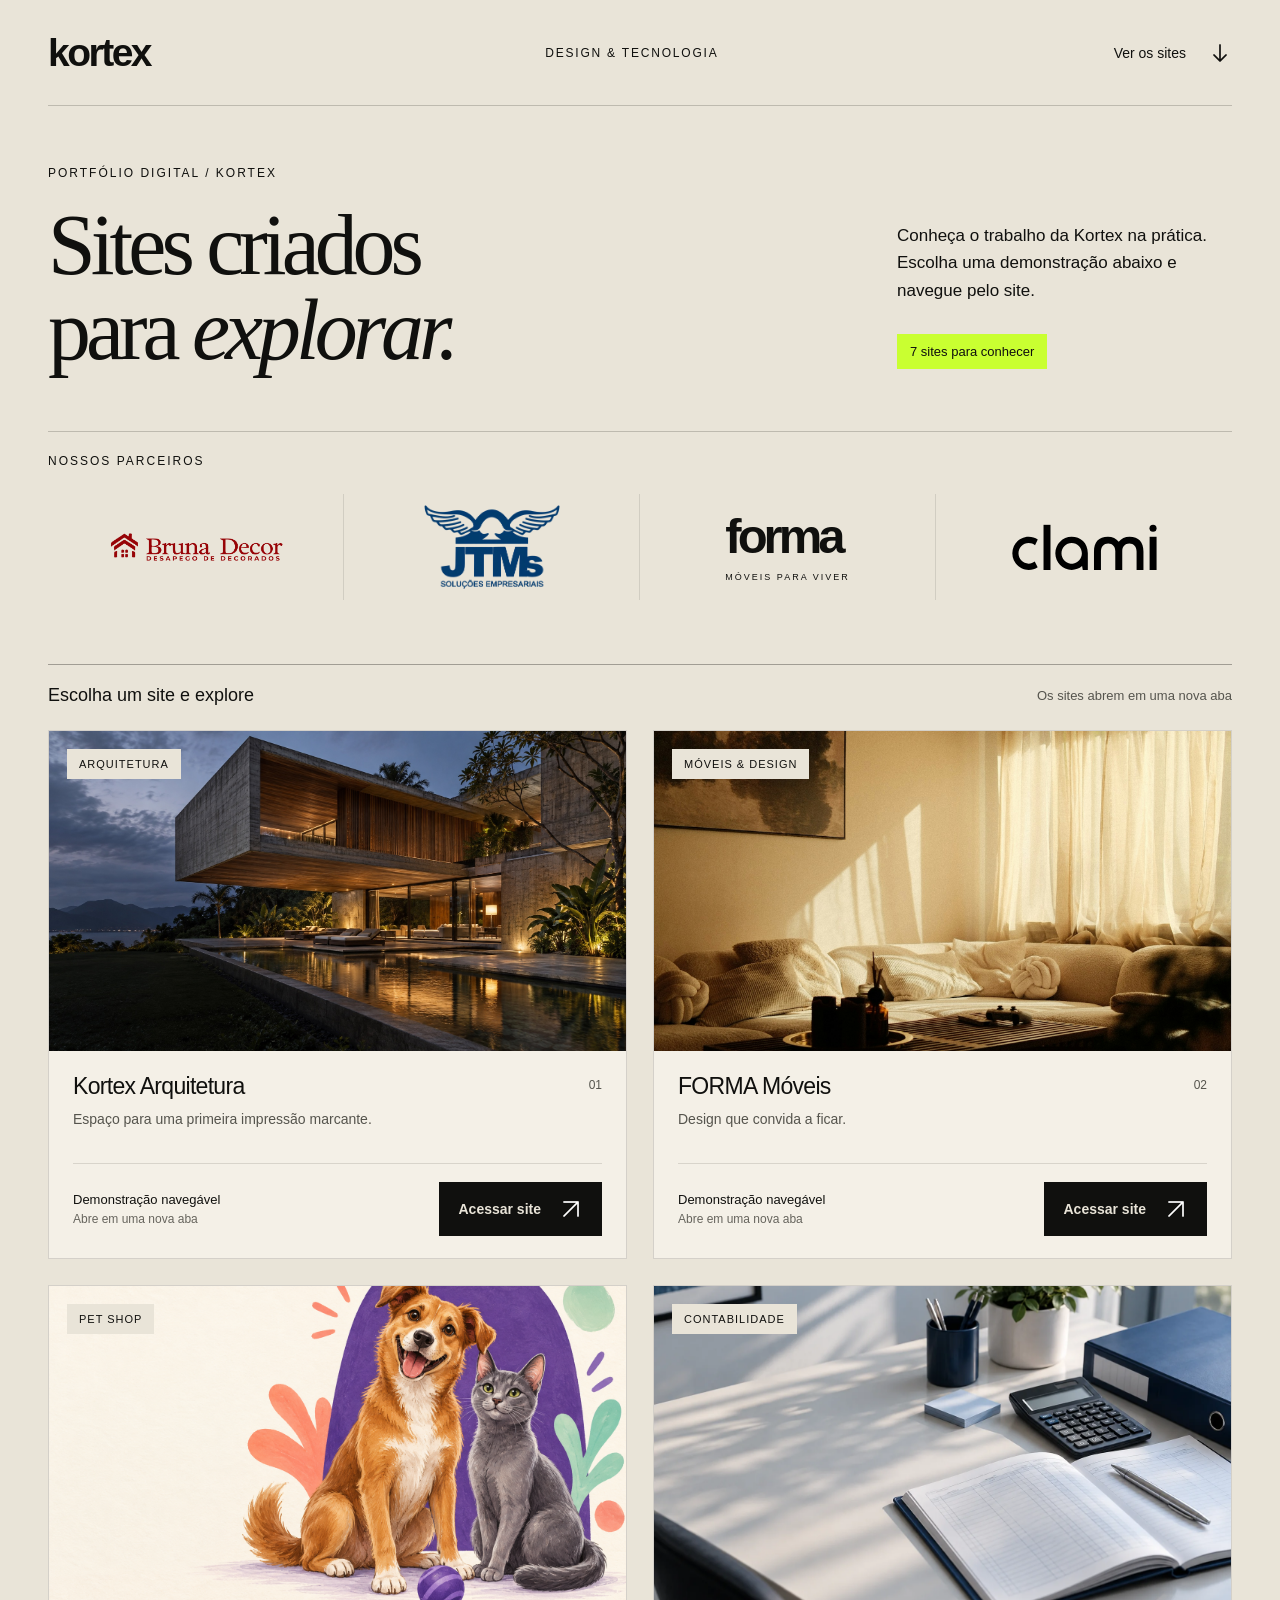
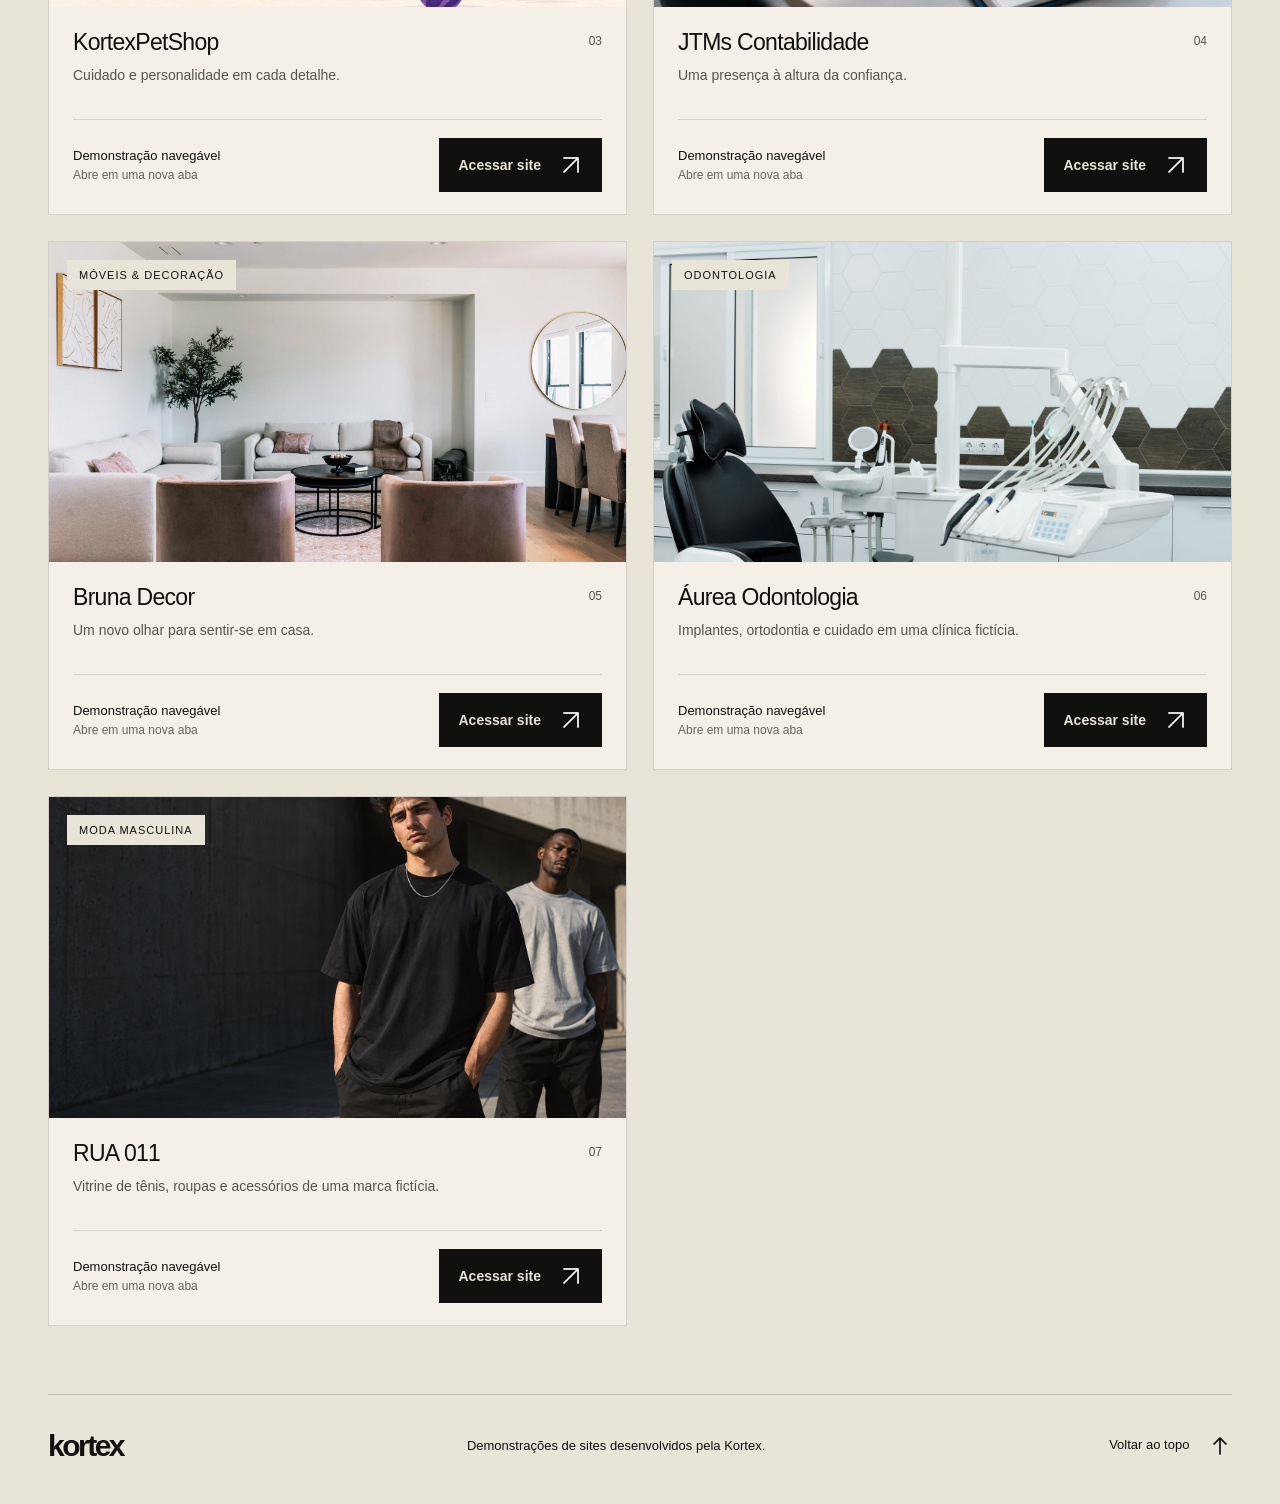
==== commit 5727d700: "Replace interface arrows and symbols with PNG icons" ====
--- a/index.html
+++ b/index.html
@@ -9,19 +9,19 @@
 </head>
 <body id="top">
 <a class="skip" href="#projetos">Ir para os projetos</a>
-<header class="wrap"><a class="wordmark" href="#top" aria-label="Kortex, início">kortex</a><span class="header-note">DESIGN & TECNOLOGIA</span><a class="nav" href="#projetos">Ver os sites <svg viewBox="0 0 24 24" aria-hidden="true"><path d="M12 4v16m-6-6 6 6 6-6"/></svg></a></header>
+<header class="wrap"><a class="wordmark" href="#top" aria-label="Kortex, início">kortex</a><span class="header-note">DESIGN & TECNOLOGIA</span><a class="nav" href="#projetos">Ver os sites <img class="ui-icon" src="assets/icons/arrow-down.png" width="24" height="24" alt="" aria-hidden="true"></a></header>
 <main class="wrap">
 <section class="intro" aria-labelledby="title"><div><p class="eyebrow">PORTFÓLIO DIGITAL / KORTEX</p><h1 id="title">Sites criados<br>para <em>explorar.</em></h1></div><div class="intro-aside"><p>Conheça o trabalho da Kortex na prática. Escolha uma demonstração abaixo e navegue pelo site.</p><span class="selection">7 sites para conhecer</span></div></section>
 <section class="partners" aria-labelledby="partners-title"><div class="partners-heading"><h2 id="partners-title">Nossos parceiros</h2><span class="partners-hint">Deslize para conhecer as marcas</span></div><div class="partner-strip" tabindex="0" role="region" aria-label="Logos dos parceiros; deslize horizontalmente para ver todas"><div class="partner-logo"><img src="assets/logo-bruna.png" alt="Bruna Decor" width="180" height="90"></div><div class="partner-logo"><img class="partner-jtms" src="assets/logo-jtms.png" alt="JTMs Soluções Empresariais" width="150" height="94"></div><div class="partner-logo"><span class="forma-signature" aria-label="FORMA Móveis">forma<span>MÓVEIS PARA VIVER</span></span></div><div class="partner-logo"><img class="partner-clami" src="assets/logo-clami.svg" alt="Clami" width="150" height="54"></div></div></section>
 <section id="projetos" aria-label="Sites em demonstração"><div class="section-heading"><h2>Escolha um site e explore</h2><span>Os sites abrem em uma nova aba</span></div><div class="grid">
-<a class="project" href="https://techkortex.github.io/kortex-arquitetura/" target="_blank" rel="noopener noreferrer" aria-label="Abrir demonstração Kortex Arquitetura em nova aba"><div class="visual"><img src="assets/arquitetura.jpg" alt="Arquitetura residencial contemporânea em meio à natureza" width="1200" height="800" fetchpriority="high"><span class="pill">ARQUITETURA</span></div><div class="project-info"><div><h3>Kortex Arquitetura</h3><p>Espaço para uma primeira impressão marcante.</p></div><span class="number">01</span></div><div class="project-action"><span class="access-note">Demonstração navegável<small>Abre em uma nova aba</small></span><span class="access-button">Acessar site <svg viewBox="0 0 24 24" aria-hidden="true"><path d="M5 19 19 5M5 5h14v14"/></svg></span></div></a>
-<a class="project" href="https://techkortex.github.io/forma-moveis/" target="_blank" rel="noopener noreferrer" aria-label="Abrir demonstração FORMA Móveis em nova aba"><div class="visual"><img src="assets/forma.jpg" alt="Ambiente com móveis de design e tons naturais" width="1200" height="800"><span class="pill">MÓVEIS & DESIGN</span></div><div class="project-info"><div><h3>FORMA Móveis</h3><p>Design que convida a ficar.</p></div><span class="number">02</span></div><div class="project-action"><span class="access-note">Demonstração navegável<small>Abre em uma nova aba</small></span><span class="access-button">Acessar site <svg viewBox="0 0 24 24" aria-hidden="true"><path d="M5 19 19 5M5 5h14v14"/></svg></span></div></a>
-<a class="project" href="https://techkortex.github.io/KortexPetShop/" target="_blank" rel="noopener noreferrer" aria-label="Abrir demonstração KortexPetShop em nova aba"><div class="visual pet"><img src="assets/pet.png" alt="Imagem de apresentação da KortexPetShop" width="1200" height="800" loading="lazy"><span class="pill">PET SHOP</span></div><div class="project-info"><div><h3>KortexPetShop</h3><p>Cuidado e personalidade em cada detalhe.</p></div><span class="number">03</span></div><div class="project-action"><span class="access-note">Demonstração navegável<small>Abre em uma nova aba</small></span><span class="access-button">Acessar site <svg viewBox="0 0 24 24" aria-hidden="true"><path d="M5 19 19 5M5 5h14v14"/></svg></span></div></a>
-<a class="project" href="https://techkortex.github.io/jtms/" target="_blank" rel="noopener noreferrer" aria-label="Abrir demonstração JTMs Contabilidade em nova aba"><div class="visual"><img src="assets/jtms.webp" alt="Escritório apresentado no site da JTMs Contabilidade" width="1200" height="800" loading="lazy"><span class="pill">CONTABILIDADE</span></div><div class="project-info"><div><h3>JTMs Contabilidade</h3><p>Uma presença à altura da confiança.</p></div><span class="number">04</span></div><div class="project-action"><span class="access-note">Demonstração navegável<small>Abre em uma nova aba</small></span><span class="access-button">Acessar site <svg viewBox="0 0 24 24" aria-hidden="true"><path d="M5 19 19 5M5 5h14v14"/></svg></span></div></a>
-<a class="project" href="https://techkortex.github.io/brunadecor-demonstracao/" target="_blank" rel="noopener noreferrer" aria-label="Abrir demonstração Bruna Decor em nova aba"><div class="visual"><img src="assets/bruna.webp" alt="Sala de estar com mobiliário e decoração da Bruna Decor" width="1200" height="800" loading="lazy"><span class="pill">MÓVEIS & DECORAÇÃO</span></div><div class="project-info"><div><h3>Bruna Decor</h3><p>Um novo olhar para sentir-se em casa.</p></div><span class="number">05</span></div><div class="project-action"><span class="access-note">Demonstração navegável<small>Abre em uma nova aba</small></span><span class="access-button">Acessar site <svg viewBox="0 0 24 24" aria-hidden="true"><path d="M5 19 19 5M5 5h14v14"/></svg></span></div></a>
-<a class="project" href="aurea-odontologia/" target="_blank" rel="noopener noreferrer" aria-label="Abrir demonstração Áurea Odontologia em nova aba"><div class="visual"><img src="aurea-odontologia/assets/clinica.jpg" alt="Ambiente ilustrativo da demonstração Áurea Odontologia" width="1200" height="800" loading="lazy"><span class="pill">ODONTOLOGIA</span></div><div class="project-info"><div><h3>Áurea Odontologia</h3><p>Implantes, ortodontia e cuidado em uma clínica fictícia.</p></div><span class="number">06</span></div><div class="project-action"><span class="access-note">Demonstração navegável<small>Abre em uma nova aba</small></span><span class="access-button">Acessar site <svg viewBox="0 0 24 24" aria-hidden="true"><path d="M5 19 19 5M5 5h14v14"/></svg></span></div></a>
-<a class="project" href="rua-011/" target="_blank" rel="noopener noreferrer" aria-label="Abrir demonstração RUA 011 em nova aba"><div class="visual"><img src="rua-011/assets/editorial.jpg" alt="Campanha ilustrativa de moda masculina da RUA 011" width="1536" height="1024" loading="lazy"><span class="pill">MODA MASCULINA</span></div><div class="project-info"><div><h3>RUA 011</h3><p>Vitrine de tênis, roupas e acessórios de uma marca fictícia.</p></div><span class="number">07</span></div><div class="project-action"><span class="access-note">Demonstração navegável<small>Abre em uma nova aba</small></span><span class="access-button">Acessar site <svg viewBox="0 0 24 24" aria-hidden="true"><path d="M5 19 19 5M5 5h14v14"/></svg></span></div></a>
+<a class="project" href="https://techkortex.github.io/kortex-arquitetura/" target="_blank" rel="noopener noreferrer" aria-label="Abrir demonstração Kortex Arquitetura em nova aba"><div class="visual"><img src="assets/arquitetura.jpg" alt="Arquitetura residencial contemporânea em meio à natureza" width="1200" height="800" fetchpriority="high"><span class="pill">ARQUITETURA</span></div><div class="project-info"><div><h3>Kortex Arquitetura</h3><p>Espaço para uma primeira impressão marcante.</p></div><span class="number">01</span></div><div class="project-action"><span class="access-note">Demonstração navegável<small>Abre em uma nova aba</small></span><span class="access-button">Acessar site <img class="ui-icon" src="assets/icons/arrow-ne.png" width="24" height="24" alt="" aria-hidden="true"></span></div></a>
+<a class="project" href="https://techkortex.github.io/forma-moveis/" target="_blank" rel="noopener noreferrer" aria-label="Abrir demonstração FORMA Móveis em nova aba"><div class="visual"><img src="assets/forma.jpg" alt="Ambiente com móveis de design e tons naturais" width="1200" height="800"><span class="pill">MÓVEIS & DESIGN</span></div><div class="project-info"><div><h3>FORMA Móveis</h3><p>Design que convida a ficar.</p></div><span class="number">02</span></div><div class="project-action"><span class="access-note">Demonstração navegável<small>Abre em uma nova aba</small></span><span class="access-button">Acessar site <img class="ui-icon" src="assets/icons/arrow-ne.png" width="24" height="24" alt="" aria-hidden="true"></span></div></a>
+<a class="project" href="https://techkortex.github.io/KortexPetShop/" target="_blank" rel="noopener noreferrer" aria-label="Abrir demonstração KortexPetShop em nova aba"><div class="visual pet"><img src="assets/pet.png" alt="Imagem de apresentação da KortexPetShop" width="1200" height="800" loading="lazy"><span class="pill">PET SHOP</span></div><div class="project-info"><div><h3>KortexPetShop</h3><p>Cuidado e personalidade em cada detalhe.</p></div><span class="number">03</span></div><div class="project-action"><span class="access-note">Demonstração navegável<small>Abre em uma nova aba</small></span><span class="access-button">Acessar site <img class="ui-icon" src="assets/icons/arrow-ne.png" width="24" height="24" alt="" aria-hidden="true"></span></div></a>
+<a class="project" href="https://techkortex.github.io/jtms/" target="_blank" rel="noopener noreferrer" aria-label="Abrir demonstração JTMs Contabilidade em nova aba"><div class="visual"><img src="assets/jtms.webp" alt="Escritório apresentado no site da JTMs Contabilidade" width="1200" height="800" loading="lazy"><span class="pill">CONTABILIDADE</span></div><div class="project-info"><div><h3>JTMs Contabilidade</h3><p>Uma presença à altura da confiança.</p></div><span class="number">04</span></div><div class="project-action"><span class="access-note">Demonstração navegável<small>Abre em uma nova aba</small></span><span class="access-button">Acessar site <img class="ui-icon" src="assets/icons/arrow-ne.png" width="24" height="24" alt="" aria-hidden="true"></span></div></a>
+<a class="project" href="https://techkortex.github.io/brunadecor-demonstracao/" target="_blank" rel="noopener noreferrer" aria-label="Abrir demonstração Bruna Decor em nova aba"><div class="visual"><img src="assets/bruna.webp" alt="Sala de estar com mobiliário e decoração da Bruna Decor" width="1200" height="800" loading="lazy"><span class="pill">MÓVEIS & DECORAÇÃO</span></div><div class="project-info"><div><h3>Bruna Decor</h3><p>Um novo olhar para sentir-se em casa.</p></div><span class="number">05</span></div><div class="project-action"><span class="access-note">Demonstração navegável<small>Abre em uma nova aba</small></span><span class="access-button">Acessar site <img class="ui-icon" src="assets/icons/arrow-ne.png" width="24" height="24" alt="" aria-hidden="true"></span></div></a>
+<a class="project" href="aurea-odontologia/" target="_blank" rel="noopener noreferrer" aria-label="Abrir demonstração Áurea Odontologia em nova aba"><div class="visual"><img src="aurea-odontologia/assets/clinica.jpg" alt="Ambiente ilustrativo da demonstração Áurea Odontologia" width="1200" height="800" loading="lazy"><span class="pill">ODONTOLOGIA</span></div><div class="project-info"><div><h3>Áurea Odontologia</h3><p>Implantes, ortodontia e cuidado em uma clínica fictícia.</p></div><span class="number">06</span></div><div class="project-action"><span class="access-note">Demonstração navegável<small>Abre em uma nova aba</small></span><span class="access-button">Acessar site <img class="ui-icon" src="assets/icons/arrow-ne.png" width="24" height="24" alt="" aria-hidden="true"></span></div></a>
+<a class="project" href="rua-011/" target="_blank" rel="noopener noreferrer" aria-label="Abrir demonstração RUA 011 em nova aba"><div class="visual"><img src="rua-011/assets/editorial.jpg" alt="Campanha ilustrativa de moda masculina da RUA 011" width="1536" height="1024" loading="lazy"><span class="pill">MODA MASCULINA</span></div><div class="project-info"><div><h3>RUA 011</h3><p>Vitrine de tênis, roupas e acessórios de uma marca fictícia.</p></div><span class="number">07</span></div><div class="project-action"><span class="access-note">Demonstração navegável<small>Abre em uma nova aba</small></span><span class="access-button">Acessar site <img class="ui-icon" src="assets/icons/arrow-ne.png" width="24" height="24" alt="" aria-hidden="true"></span></div></a>
 </div></section>
 </main>
-<footer class="wrap"><a class="wordmark" href="#top">kortex</a><p>Demonstrações de sites desenvolvidos pela Kortex.</p><a href="#top">Voltar ao topo <span aria-hidden="true">↑</span></a></footer>
+<footer class="wrap"><a class="wordmark" href="#top">kortex</a><p>Demonstrações de sites desenvolvidos pela Kortex.</p><a href="#top">Voltar ao topo <span aria-hidden="true"><img class="ui-icon" src="assets/icons/arrow-up.png" width="24" height="24" alt="" aria-hidden="true"></span></a></footer>
 </body></html>
--- a/styles.css
+++ b/styles.css
@@ -18,3 +18,7 @@
 .project .project-action{flex:none;margin-top:auto;min-height:95px}
 @media(max-width:800px) and (min-width:561px){.project .project-info{min-height:135px}.project .project-action{flex-direction:column;align-items:stretch;gap:14px;min-height:155px}}
 @media(max-width:560px){.grid{grid-template-columns:minmax(0,1fr);gap:22px}.project .project-info{min-height:0}.project .project-action{min-height:95px}}
+
+/* Ícones PNG com dimensão estável e contraste nos botões. */
+.ui-icon{display:inline-block!important;width:24px!important;height:24px!important;min-width:24px;object-fit:contain;vertical-align:middle;transform:none!important;flex-shrink:0}.access-button .ui-icon,.button .ui-icon,footer .ui-icon{filter:brightness(0) invert(1)}.project:hover .access-button .ui-icon,.project:focus-visible .access-button .ui-icon{filter:none}.menu-toggle .ui-icon{width:22px!important;height:22px!important}.close .ui-icon{width:20px!important;height:20px!important}
+footer .ui-icon{filter:none}
